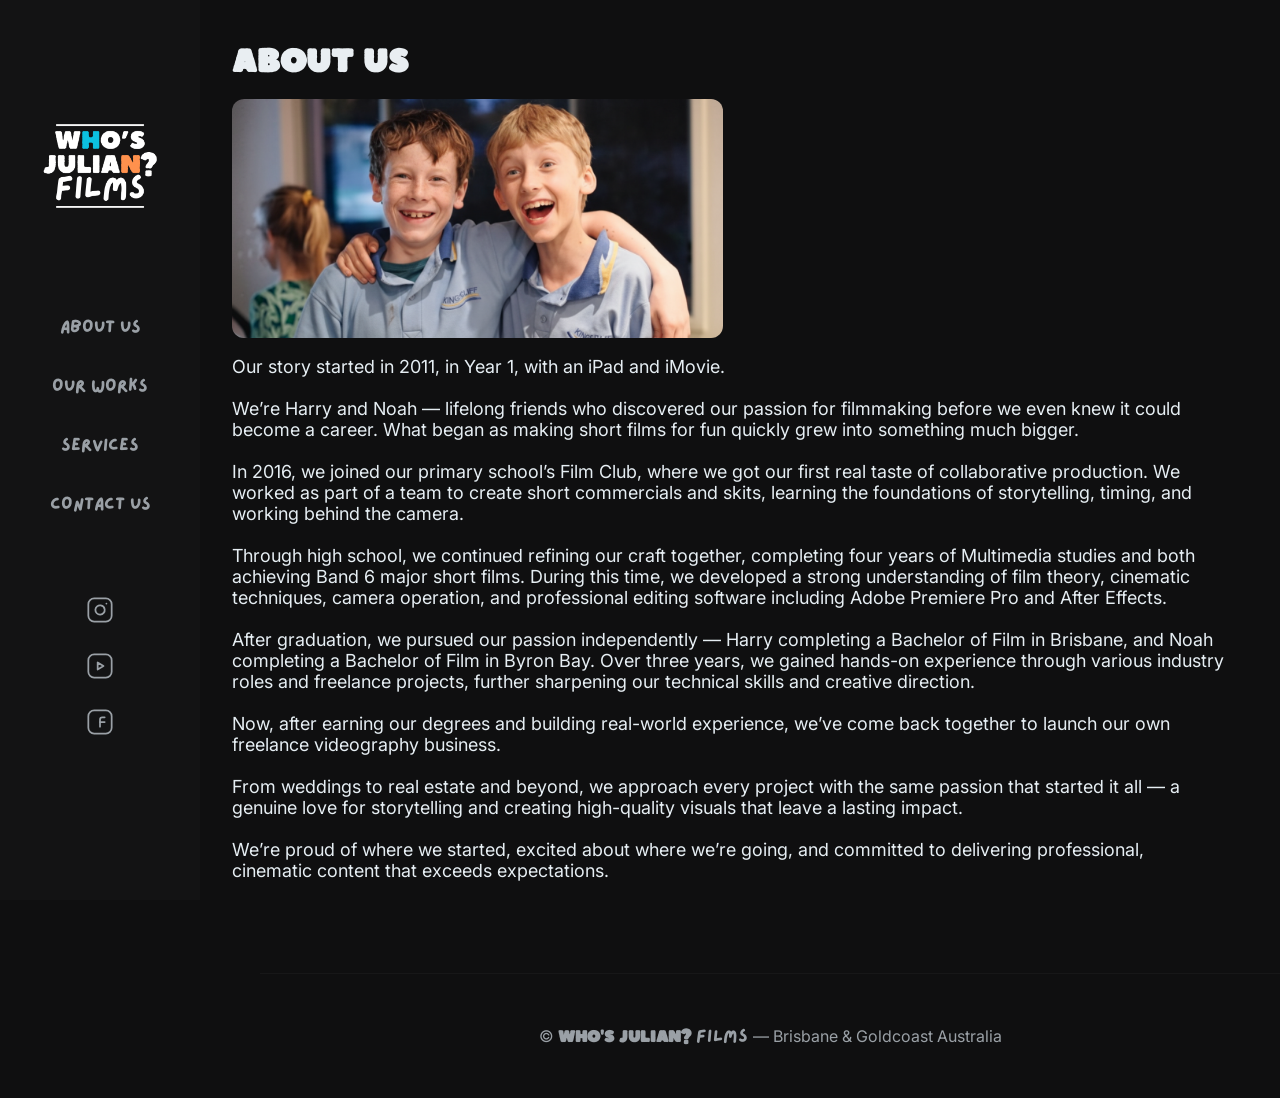
==== about.html @ dec45784 "files" ====
<!doctype html>
<html lang="en">
  <head>
    <meta charset="utf-8" />
    <meta name="viewport" content="width=device-width,initial-scale=1" />
    <title>About Us | Who's Julian? Films</title>
    <link href="https://fonts.googleapis.com/css2?family=Inter:wght@300;400;600;800&family=Playfair+Display:wght@600&display=swap" rel="stylesheet">
    <link rel="stylesheet" href="style.css">
  </head>
  <body>
    <aside id="sidebar">
      <div class="sidebar-segments">
        <div class="sidebar-logo-segment">
          <a href="index.html">
            <img src="Images/LOGO transparent.png" alt="Logo" class="logo-custom" />
          </a>
        </div>
        <div class="sidebar-nav-segment">
          <nav class="sidebar-nav-custom">
            <a href="about.html" data-section="about">ABOUT US</a>
            <a href="works.html" data-section="works">OUR WORKS</a>
            <a href="services.html" data-section="services">SERVICES</a>
            <a href="contact.html" class="cta" data-section="contact">CONTACT US</a>
          </nav>
        </div>
        <div class="sidebar-socials">
          <a href="https://www.instagram.com/whoisjulianfilms/" target="_blank" aria-label="Instagram">
            <svg width="28" height="28" viewBox="0 0 24 24" fill="none" stroke="currentColor" stroke-width="1.5" stroke-linecap="round" stroke-linejoin="round"><rect x="2" y="2" width="20" height="20" rx="5"/><path d="M16 11.37A4 4 0 1 1 12.63 8 4 4 0 0 1 16 11.37z"/><line x1="17.5" y1="6.5" x2="17.5" y2="6.5"/></svg>
          </a>
          <a href="https://www.youtube.com/@WhosJulianFilms" target="_blank" aria-label="YouTube">
            <svg width="28" height="28" viewBox="0 0 24 24" fill="none" stroke="currentColor" stroke-width="1.5" stroke-linecap="round" stroke-linejoin="round"><rect x="2" y="2" width="20" height="20" rx="5"/><polygon points="10 15 15 12 10 9 10 15"/></svg>
          </a>
          <a href="https://www.facebook.com/profile.php?id=61583416790067" target="_blank" aria-label="Facebook">
            <svg width="28" height="28" viewBox="0 0 24 24" fill="none" stroke="currentColor" stroke-width="1.5" stroke-linecap="round" stroke-linejoin="round"><rect x="2" y="2" width="20" height="20" rx="5"/><path d="M16 8h-2a2 2 0 0 0-2 2v2h4"/><line x1="12" y1="16" x2="12" y2="12"/></svg>
          </a>
        </div>
      </div>
    </aside>
    <main>
      <div class="works-container">
        <h1 class="works-title">About Us</h1>
        <div class="grid">
          <div class="grid-item wide" style="background-image:url('Images/harryandnoah.jpg');background-size:cover;background-position:center top;"></div>
        </div>
        <p class="lead">Our story started in 2011, in Year 1, with an iPad and iMovie.<br><br>
We’re Harry and Noah — lifelong friends who discovered our passion for filmmaking before we even knew it could become a career. What began as making short films for fun quickly grew into something much bigger.<br><br>
In 2016, we joined our primary school’s Film Club, where we got our first real taste of collaborative production. We worked as part of a team to create short commercials and skits, learning the foundations of storytelling, timing, and working behind the camera.<br><br>
Through high school, we continued refining our craft together, completing four years of Multimedia studies and both achieving Band 6 major short films. During this time, we developed a strong understanding of film theory, cinematic techniques, camera operation, and professional editing software including Adobe Premiere Pro and After Effects.<br><br>
After graduation, we pursued our passion independently — Harry completing a Bachelor of Film in Brisbane, and Noah completing a Bachelor of Film in Byron Bay. Over three years, we gained hands-on experience through various industry roles and freelance projects, further sharpening our technical skills and creative direction.<br><br>
Now, after earning our degrees and building real-world experience, we’ve come back together to launch our own freelance videography business.<br><br>
From weddings to real estate and beyond, we approach every project with the same passion that started it all — a genuine love for storytelling and creating high-quality visuals that leave a lasting impact.<br><br>
We’re proud of where we started, excited about where we’re going, and committed to delivering professional, cinematic content that exceeds expectations.</p>
      </div>
    </main>
    <footer class="site-footer">
      <div class="container">
          <p>© <strong>WHO'S JULIAN? <span class="brand-films">FILMS</span></strong> — Brisbane & Goldcoast Australia</p>
      </div>
    </footer>
  </body>
</html>
---- style.css ----
/* Custom Terms and Conditions dropdown icon: circle (closed), cross (open) */
.custom-terms-summary {
  display: flex;
  align-items: center;
  gap: 10px;
}
.custom-terms-icon {
  display: inline-block;
  width: 22px;
  height: 22px;
  border-radius: 50%;
  background: #fff;
  position: relative;
  transition: background 0.2s;
}
.custom-terms[open] .custom-terms-icon {
  background: none;
}
.custom-terms-icon::before,
.custom-terms-icon::after {
  content: '';
  position: absolute;
  left: 50%;
  top: 50%;
  width: 12px;
  height: 2.5px;
  background: #fff;
  border-radius: 2px;
  transition: transform 0.2s, opacity 0.2s;
}
.custom-terms-icon::before {
  transform: translate(-50%, -50%) rotate(0deg);
}
.custom-terms-icon::after {
  transform: translate(-50%, -50%) rotate(90deg);
}
.custom-terms[open] .custom-terms-icon::before {
  background: #fff;
  transform: translate(-50%, -50%) rotate(45deg);
}
.custom-terms[open] .custom-terms-icon::after {
  background: #fff;
  transform: translate(-50%, -50%) rotate(-45deg);
}
.custom-terms[open] .custom-terms-icon {
  border: 2.5px solid #fff;
}
/* Show only the appropriate terms box for each platform */
@media (max-width: 600px) {
  .terms-desktop { display: none !important; }
  .terms-mobile { display: block !important; }
}
@media (min-width: 601px) {
  .terms-desktop { display: block !important; }
  .terms-mobile { display: none !important; }
}
/* Terms and Conditions dropdown on contact page */
.terms-dropdown {
  margin: 18px 0 0 0;
  background: var(--section-dark-bg);
  border-radius: 8px;
  padding: 0 0 0 0;
  box-shadow: 0 2px 12px rgba(0,0,0,0.04);
}
.terms-title.lazydog {
  font-family: 'LazyDog' !important;
  color: #fff;
  font-size: 1.2em;
  font-weight: 700;
  letter-spacing: 0.5px;
  padding: 16px 18px;
  cursor: pointer;
  outline: none;
}
.terms-dropdown[open] .terms-title.lazydog {
  border-bottom: 1px solid var(--section-light-bg);
}
.terms-content {
  color: var(--muted);
  padding: 16px 18px 18px 18px;
  font-size: 1em;
}
/* Large grid item for contact page */
.contact-grid-item {
  background: var(--section-dark-bg);
  min-height: 220px;
  border-radius: 12px;
  margin-top: 24px;
  box-shadow: 0 2px 12px rgba(0,0,0,0.06);
}
/* Enquire now title on contact page */
.enquire-title.lazydog {
  font-family: 'LazyDog' !important;
  font-size: 1.7em;
  color: #fff;
  margin-top: 32px;
  margin-bottom: 18px;
  letter-spacing: 0.5px;
  font-weight: 700;
}
/* Services quote box under main title */
.services-quote-box {
  background: var(--section-light-bg);
  border-radius: 10px;
  padding: 16px 22px;
  margin: 18px 0 32px 0;
  text-align: left;
  font-size: 1.08em;
  color: var(--muted);
  max-width: 520px;
  box-shadow: 0 2px 12px rgba(0,0,0,0.04);
}
.services-quote-box .contact-link {
  color: #fff;
  font-weight: 600;
  text-decoration: underline;
  transition: color 0.18s;
}
.services-quote-box .contact-link:hover {
  color: var(--accent-blue);
}
.service-header.accent-purple {
  color: #a259e6 !important; /* A readable, vibrant purple */
}
.service-header.accent-green {
  color: #3ecf4a !important; /* A readable, vibrant green */
}
/* Service headers using LazyDog font */
.service-header.lazydog {
  font-family: 'LazyDog' !important;
  font-size: 2.1em;
  color: var(--accent-orange);
  margin-top: 38px;
  margin-bottom: 10px;
  letter-spacing: 0.5px;
  font-weight: 700;
}

.service-header.accent-blue {
  color: var(--accent-blue) !important;
}

.service-section {
  margin-bottom: 38px;
}

.service-details {
  min-height: 48px;
  background: var(--section-light-bg);
  border-radius: 8px;
  padding: 18px 18px 18px 18px;
  color: var(--muted);
  font-size: 1.08em;
}
/* =====================
   Desktop / Larger Screens
   ===================== */

:root{
  --bg:#0f0f10;
  --muted:#9aa0a6;
  --accent:#ffd166;
  --section-dark-bg: rgba(255,255,255,0.02);
  --section-light-bg: rgba(255,255,255,0.045);
  --accent-blue:#0cc0df;
  --accent-orange:#ff914d;
  --glass: rgba(255,255,255,0.06);
  --container:1200px;
}

*{box-sizing:border-box}
html{height:100%;overflow-y:auto;overflow-x:hidden}
body{min-height:100vh;overflow-x:hidden}
body{
  margin:0;
  font-family:Inter, system-ui, -apple-system, 'Segoe UI', Roboto, 'Helvetica Neue', Arial;
  background:var(--bg);
  color:#e9eef2;
  -webkit-font-smoothing:antialiased;
  -moz-osx-font-smoothing:grayscale;
  scroll-behavior:smooth;
}

.container{max-width:var(--container);margin:0 auto;padding:0 28px}

h1,h2,h3{margin:0;color:inherit;font-family:'BoulderLocal', 'Playfair Display', serif !important}

/* Local heading font (Boulder) */
@font-face{
  font-family: 'BoulderLocal';
  src: url('Fonts/Boulder-Regular.13ca443f4a8ae9874f248b11.7448865cf2ccd35af366eede31f28f13.woff2') format('woff2');
  font-weight: 400;
  font-style: normal;
  font-display: swap;
}

@font-face{
  font-family: 'LazyDog';
  src: url('Fonts/Lazydog.cbc654ce48ffa209e8b8698295c5d75d.fba574ef4dc01d71937608b6f764e2e7.woff2') format('woff2');
  font-weight: 400 800;
  font-style: normal;
  font-display: swap;
}

/* Sidebar layout: top third logo, middle third nav, bottom third socials */
.sidebar-nav-container {
  width: 100%;
  display: flex;
  justify-content: center;
  align-items: center;
  padding: 24px 0 0 0;
}

/* keep equal spacing around the central nav links */
.sidebar-segments {
  /* make segments a full-height column so we can distribute space between them */
  display: flex;
  flex-direction: column;
  height: 100%;
  justify-content: space-between;
  /* padding at top/bottom moves logo up and socials down equally */
  padding: 60px 0;
}

@media (max-width: 600px) {
  /* reduce the extra padding on narrow screens */
  .sidebar-segments {
    padding: 40px 0;
  }
}
.sidebar-nav-custom {
  display: flex;
  flex-direction: column;
  align-items: center;
  gap: 40px;
  width: 100%;
}

/* ensure the nav segment takes available space so the links can be centered vertically */
.sidebar-nav-segment {
  flex: 1;
  display: flex;
  flex-direction: column;
  justify-content: center;
}
.sidebar-nav-custom a {
  color: var(--muted);
  text-decoration: none;
  font-size: 18px;
  font-weight: 600;
  text-align: center;
  font-family: 'LazyDog', 'BoulderLocal', 'Playfair Display', serif;
  transition: transform 0.3s ease, box-shadow 0.3s ease, color 0.18s;
}
.sidebar-nav-custom a:hover {
  color: #fff;
  transform: scale(1.03);
  box-shadow: 0 10px 30px rgba(0,0,0,0.5);
  z-index: 2;
}
.sidebar-nav-custom .cta {
  background: none;
  border: none;
  padding: 0;
  color: var(--muted);
  font-size: 18px;
  font-weight: 600;
}

@media (max-width: 600px) {
  .sidebar-nav-container {
    padding: 8px 0 0 0;
    align-items: flex-start;
  }
  .sidebar-nav-custom {
    gap: 24px;
  }
  .sidebar-nav-custom a {
    font-size: 16px;
  }
}
.sidebar-logo-container {
  width: 100%;
  display: flex;
  justify-content: center;
  align-items: flex-start;
  padding: 32px 0 0 0;
}
.logo-custom {
  height: 140px;
  width: auto;
  display: block;
}

/* clickable logo hover animation */
.sidebar-logo-segment a img,
.sidebar-logo-container a img {
  transition: transform .28s ease, box-shadow .28s ease;
}
.sidebar-logo-segment a:hover img,
.sidebar-logo-container a:hover img {
  transform: scale(1.03);
  box-shadow:0 20px 40px rgba(2,6,23,0.6);
}

@media (max-width: 600px) {
  .sidebar-logo-container {
    padding: 0;
    align-items: center;
    justify-content: center;
    height: 100vh;
    display: flex;
  }
  .logo-custom {
    height: 90px;
    margin: auto;
  }
}
#sidebar {
  position: fixed;
  top: 0;
  left: 0;
  bottom: 0;
  width: 200px;
  background: var(--section-dark-bg);
  padding: 0;
  display: flex;
  flex-direction: column;
  align-items: center;
  justify-content: center;
  z-index: 100;
  min-height: 100vh;
  height: 100vh;
  box-sizing: border-box;
}
#sidebar .sidebar-section {
  width: 100%;
  display: flex;
  flex-direction: column;
  align-items: center;
  justify-content: center;
}
#sidebar .sidebar-logo {
  height: 140px;
  display: flex;
  align-items: flex-start;
  justify-content: center;
  width: 100%;
  padding: 32px 0 0 0;
}
#sidebar .sidebar-nav {
  display: flex;
  flex-direction: column;
  align-items: center;
  justify-content: center;
  gap: 40px;
  width: 100%;
  flex: 1;
}
#sidebar .sidebar-socials {
  display: flex;
  flex-direction: column;
  align-items: center;
  justify-content: flex-end;
  width: 100%;
  padding-bottom: 32px;
}

/* centered logo placeholder (styles defined below) */

/* Sidebar replacement for header */
#main-header{display:none;} /* hide old top header */
#sidebar{position:fixed;top:0;left:0;bottom:0;width:200px;background:var(--section-dark-bg);padding:36px 16px;display:flex;flex-direction:column;align-items:center;/* center children horizontally */z-index:100;}
#sidebar .brand{
  display:block;
  text-decoration:none;
  color:inherit;
  margin-bottom: 32px;
  text-align:center;
}
#sidebar .brand img{
  height:140px;
  display:block;
  opacity:1;
  transform:none;
  margin:0 auto;
  /* horizontal centering is handled by flex container */
}
#sidebar nav{display:flex;flex-direction:column;align-items:center;justify-content:space-between;gap:40px;width:100%;}
#sidebar nav a {
  color: var(--muted);
  text-decoration: none;
  font-size: 18px;
  font-weight: 600;
  text-align: center;
  font-family: 'LazyDog', 'BoulderLocal', 'Playfair Display', serif;
}
#sidebar nav a:hover{color:#fff;}
#sidebar .cta{
  margin-top: 0;
  background: none;
  border: none;
  padding: 0;
  color: var(--muted);
  font-size: 18px;
  font-weight: 600;
}
.sidebar-socials {
  display: flex;
  flex-direction: column;
  align-items: center;
  gap: 24px;
  margin-top: auto;
  margin-bottom: 32px;
  width: 100%;
}

/* Sidebar socials at bottom */
.sidebar-socials a svg {
  stroke: var(--muted);
  transition: stroke 0.18s;
}
.sidebar-socials a:hover svg {
  stroke: #fff;
}

/* add video-like hover animation to social icons */
.sidebar-socials a {
  transition: transform 0.3s ease, box-shadow 0.3s ease;
}
.sidebar-socials a:hover {
  transform: scale(1.03);
  box-shadow: 0 10px 30px rgba(0,0,0,0.5);
  z-index: 2;
}

/* retain previous header-inner styles for when header exists */
.header-inner{display:flex;align-items:center;justify-content:space-between;padding:12px 0;transition:padding .32s cubic-bezier(.2,.9,.3,1)}

/* Header: soft gradient panel with subtle blur to avoid a hard rectangle over content */
#main-header{
  position:fixed;top:0;left:0;right:0;z-index:60;
  background: linear-gradient(to bottom, rgba(8,8,9,0.08) 0%, rgba(8,8,9,0.06) 40%, rgba(8,8,9,0.02) 80%, rgba(8,8,9,0));
  -webkit-backdrop-filter: blur(6px) saturate(105%);
  backdrop-filter: blur(6px) saturate(105%);
  overflow:visible;
}

/* very subtle feather under the header to blend into the page */
#main-header::after{
  content:'';position:absolute;left:0;right:0;bottom:-1px;height:16px;pointer-events:none;z-index:61;
  background: linear-gradient(to bottom, rgba(8,8,9,0.12), rgba(8,8,9,0.06) 50%, rgba(8,8,9,0));
}
.brand{display:flex;align-items:center;gap:12px;text-decoration:none;color:inherit}
.logo{height:44px;display:block}
.brand-text{font-weight:700;letter-spacing:0.2px;font-family:'BoulderLocal', 'Playfair Display', serif;font-size:18px}
.brand-text span{display:inline-block}
.accent-blue{color:var(--accent-blue)}
.accent-orange{color:var(--accent-orange)}
.brand-films{font-family:'LazyDog', 'BoulderLocal', serif;letter-spacing:0.6px;font-size:18px}

.nav a{color:var(--muted);text-decoration:none;margin-left:22px;font-weight:600;transition:color .18s ease}
.nav a:hover{color:#fff}
.nav .cta{background:transparent;border:1px solid rgba(255,255,255,0.06);padding:8px 12px;border-radius:6px;color:#fff}

/* removed height-based small-logo resize to avoid layout jitter */
#main-header.shrink .header-inner{padding:10px 0}

/* Centered large logo at top that shrinks into the header */

.logo-center{position:fixed;left:50%;top:72px;transform:translateX(-50%);z-index:220;pointer-events:none;transform-origin:center center;will-change:transform,opacity;transition:transform .42s cubic-bezier(.2,.9,.3,1),opacity .32s ease}
.logo-lg{height:220px;display:block;transform-origin:center center;transition:transform .42s cubic-bezier(.2,.9,.3,1),opacity .32s ease}
.logo-sm{height:44px;display:block;opacity:0;transform:translateY(-6px) scale(.92);transition:opacity .32s ease,transform .32s cubic-bezier(.2,.9,.3,1);will-change:transform,opacity}

/* When header shrinks, show the small logo and hide/move the centered large logo */
#main-header.shrink ~ main .logo-center,
#main-header.shrink + main .logo-center,
#main-header.shrink .logo-center{
  opacity:0;transform:translateX(-50%) translateY(-22px) scale(.72);
}

#main-header.shrink .logo-sm{transform:translateY(0) scale(1);opacity:1}

/* keep header small logo hidden by default; JS will reveal it when big logo moves */
.brand .logo-sm{opacity:0;transform:translateY(-6px) scale(.92);transition:opacity .32s ease,transform .32s cubic-bezier(.2,.9,.3,1);will-change:transform,opacity}

/* ensure hero sits below the large logo (handled in main .hero rule below) */

/* Hero */
.hero{padding:320px 0 80px;background:linear-gradient(180deg, rgba(255,255,255,0.02), transparent)}
.hero-inner{text-align:center;max-width:920px;margin:0 auto}

/* Uniform section spacing: ensure consistent gaps between site sections */
.section{padding:80px 0}
.hero-title{font-family:'Playfair Display',serif;font-size:44px;line-height:1.02;margin-bottom:18px;color:#fff}
.hero-sub{color:var(--muted);font-size:18px;margin-bottom:26px}
.hero-cta .button{margin:0 8px}

/* Repeated tail on hero title: show as single long line on wide screens, wrap on small screens */
.hero-title .hero-loop{white-space:nowrap;display:inline-block;margin-left:8px;opacity:0.95}
/* Phone/mobile layout removed for fresh start */

/* Buttons */
.button{display:inline-block;background:#fff;color:#0b0b0b;padding:12px 18px;border-radius:8px;font-weight:700;text-decoration:none;transition:transform .16s ease,box-shadow .16s ease}
.button:hover{transform:translateY(-3px);box-shadow:0 8px 30px rgba(0,0,0,0.45)}
.button.ghost{background:transparent;color:#fff;border:1px solid rgba(255,255,255,0.06)}

/* Sections */
.section-light{background:var(--section-light-bg)}
.section-dark{background:var(--section-dark-bg)}
.section-title{font-size:20px;font-weight:700;margin-bottom:12px}
.muted{color:var(--muted);margin-bottom:20px}

/* Cards */
.cards{display:grid;grid-template-columns:repeat(auto-fit,minmax(220px,1fr));gap:18px;margin-top:22px}
.card{background:var(--glass);padding:20px;border-radius:12px;backdrop-filter:blur(6px);min-height:130px}
.card h3{font-size:16px;margin-bottom:8px}
.card p{color:var(--muted);font-size:14px}

/* Rates */
.rates-grid{display:grid;grid-template-columns:repeat(auto-fit,minmax(220px,1fr));gap:18px;margin-top:22px}
.rate-card{background:linear-gradient(180deg, rgba(255,255,255,0.03), transparent);padding:22px;border-radius:12px;min-height:140px}
.rate-card h3{font-size:16px;margin-bottom:8px}
.rate-card .rate-price{font-size:20px;font-weight:800;color:var(--accent);margin-top:12px}


/* Portfolio grid */
.grid{display:grid;grid-template-columns:repeat(auto-fit,minmax(200px,1fr));gap:14px;margin-top:20px}
.thumb{display:block;height:220px;border-radius:12px;background-color:#111;background-size:cover;background-position:center;box-shadow:inset 0 0 0 1px rgba(255,255,255,0.02);transition:transform .28s ease,box-shadow .28s ease}
.thumb[style]{background-image:var(--bg)}
.thumb:hover{transform:translateY(-8px);box-shadow:0 20px 40px rgba(2,6,23,0.6)}

/* Gallery grid used in new layout */
.grid{display:grid;grid-template-columns:repeat(auto-fill,minmax(220px,1fr));gap:14px;margin-top:20px;}
.grid-item{position:relative;background:#111;border-radius:12px;cursor:pointer;transition:transform .3s ease,box-shadow .3s ease;aspect-ratio:1/1;}
.grid-item:hover{transform:scale(1.03);box-shadow:0 10px 30px rgba(0,0,0,0.5);}
.grid-label {
  position: absolute;
  top: 50%;
  left: 50%;
  transform: translate(-50%, -50%);
  color: #fff;
  font-weight: 700;
  text-shadow: 0 0 6px rgba(0,0,0,0.8), 0 2px 8px rgba(0,0,0,0.45), 0 0 2px #000, 1px 1px 0 #000, -1px -1px 0 #000;
  font-family: 'BoulderLocal', 'Playfair Display', serif;
  font-size: 1.5em;
  text-align: center;
  pointer-events: none;
}
/* shape helpers */
.grid-item.wide{grid-column: span 2;aspect-ratio:2/0.973;} /* two squares side by side */
.grid-item.tall{grid-row: span 2;aspect-ratio:1/2.055;} /* two squares stacked */
.grid-item.large{grid-column: span 2;grid-row: span 2;aspect-ratio:2/2;} /* big square (2x2) */

/* keep existing video grid styles for reuse if needed */
.video-grid{display:grid;grid-template-columns:repeat(auto-fit,minmax(280px,1fr));gap:20px;margin-top:20px;align-items:start}
.video-card{background:transparent;border-radius:12px;overflow:visible;position:relative;transition:transform .28s cubic-bezier(.2,.9,.3,1),box-shadow .28s ease;will-change:transform}
.video-wrapper{position:relative;padding-top:56.25%;background:#000;border-radius:12px;box-shadow:inset 0 0 0 1px rgba(255,255,255,0.02);overflow:hidden}
.video-wrapper iframe{position:absolute;left:0;top:0;width:100%;height:100%;border:0;transition:transform .28s ease}
.video-overlay{position:absolute;inset:0;display:flex;flex-direction:column;align-items:center;justify-content:center;pointer-events:none;color:#fff;text-align:center}
.video-overlay .play{display:none !important}
.video-overlay .play:before{display:none !important;content:''}
.video-overlay .video-title{margin-top:10px;background:rgba(0,0,0,0.45);padding:6px 10px;border-radius:6px;font-size:13px;color:var(--muted)}
.video-card:hover{transform:translateY(-6px);box-shadow:0 20px 40px rgba(2,6,23,0.6)}
.video-card:hover .video-wrapper iframe{transform:scale(1.03)}


/* About */
.about-inner{display:grid;grid-template-columns:1fr 1fr;gap:28px;align-items:start;margin-top:18px;}
.lead{font-size:18px;color:#e6eef3;margin-bottom:12px}
.about-image{border-radius:12px;/* right column for photos, height determined by its contents */
  overflow:hidden; /* crop any oversized photo */
}

.about-image img{
  width:100%;
  height:auto;
  display:block;
  object-fit:cover;
  border-radius:12px;
  /* enlarge slightly by default */
  .about-container {
    margin-left: 125px; /* Sidebar width for mobile */
    padding: 20px 18px 20px 12px; /* Add extra right padding */
    max-width: 100vw;
    box-sizing: border-box;
  }
}

/* Contact */
.contact-grid{display:grid;grid-template-columns:1fr 420px;gap:28px;align-items:start;margin-top:18px}
.contact-form label{display:block;margin-bottom:12px}
.contact-form input,.contact-form textarea{width:100%;padding:10px;border-radius:8px;border:1px solid rgba(255,255,255,0.04);background:transparent;color:inherit}

.vis{position:absolute!important;clip:rect(1px,1px,1px,1px);padding:0!important;border:0!important;height:1px!important;width:1px!important;overflow:hidden}

/* Footer */
.site-footer{padding:36px 0;text-align:center;border-top:1px solid rgba(255,255,255,0.03);margin-top:40px;color:var(--muted);margin-left:260px}
.site-footer strong{font-weight:700;font-family:'BoulderLocal', 'Playfair Display', serif}

@media (max-width: 600px) {
  .site-footer {
    margin-left: 0 !important;
    width: 100vw;
    box-sizing: border-box;
  }
}

/* grid container offset to avoid sidebar */
.grid-container{margin-left:200px;padding:40px 20px;}

/* overlay for section zoom/content */
#section-overlay{position:fixed;inset:0;background:rgba(0,0,0,0.95);visibility:hidden;opacity:0;transform:scale(0);transition:transform .4s ease,opacity .4s ease,visibility .4s;z-index:200;}
#section-overlay.active{visibility:visible;opacity:1;transform:scale(1);}
#section-overlay .overlay-inner{position:absolute;top:50%;left:50%;transform:translate(-50%,-50%);max-width:90vw;max-height:90vh;overflow-y:auto;padding:40px;background:var(--section-light-bg);border-radius:12px;}
#section-overlay .close{position:absolute;top:16px;right:16px;font-size:24px;color:#fff;background:transparent;border:none;cursor:pointer;}

/* =====================
   Mobile / Smaller Screens (max-width: 600px)
   Index Page (index.html)
   ===================== */
@media (max-width: 600px) {
  /* Home Page (index.html) styles */
  .grid {
    display: grid;
    grid-template-columns: repeat(2, 1fr);
    gap: 8px;
  }
  .grid-container {
    margin-left: 125px;      /* Aligns grid to the left edge */
    margin-right: 0;     /* Aligns grid to the right edge */
    padding: 8px 8px;    /* Adjust padding as needed */
    width: 70vw;        /* Full viewport width */
    box-sizing: border-box;
    /* Add more properties as needed */
  }
  .grid-item {
    aspect-ratio: 1 / 1 !important;
    grid-column: span 1 !important;
    grid-row: span 1 !important;
    min-width: 0;
    min-height: 80px;
    border-radius: 12px;
    overflow: hidden;
  }
  .grid-item.tall {
    aspect-ratio: 1 / 2 !important;
    grid-column: span 1 !important;
    grid-row: span 2 !important;
    min-width: 0;
    min-height: 80px;
    border-radius: 12px;
    overflow: hidden;
  }
  .grid-item.wide {
    aspect-ratio: 2 / 1 !important;
    grid-column: span 2 !important;
    grid-row: span 1 !important;
    min-width: 0;
    min-height: 80px;
    border-radius: 12px;
    overflow: hidden;
  }
  .grid-item.large {
    aspect-ratio: 1 / 1 !important;
    grid-column: span 2 !important;
    grid-row: span 2 !important;
    min-width: 0;
    min-height: 80px;
    border-radius: 12px;
    overflow: hidden;
  }
  .grid-item img {
    width: 100%;
    height: 100%;
    object-fit: cover;
    display: block;
    border-radius: 12px;
  }
  .grid-label {
    font-size: 13px;
    left: 70px;
    bottom: 40px;
  }
  #sidebar {
    position: fixed !important;
    left: 0;
    top: 0;
    bottom: 0;
    width: 125px;
    padding: 20px 8px;
    background: var(--section-dark-bg);
    z-index: 100;
    height: 100vh !important;
  }
}


/* =====================
   Desktop / Larger Screens
   Services Page (services.html)
   ===================== */
.services-container {
  margin-left: 200px; /* Sidebar width */
  padding: 0 32px;
  max-width: 900px;
  box-sizing: border-box;
  margin-top: 0;
}

/* =====================
   Mobile / Smaller Screens (max-width: 600px)
   Services Page (services.html)
   ===================== */
@media (max-width: 600px) {
  .services-container {
      margin-left: 125px; /* Sidebar width for mobile */
      padding: 20px 18px 20px 12px; /* Add extra right padding */
      max-width: 100vw;
      box-sizing: border-box;
      margin-top: 0;
    }
}

/* =====================
   Desktop / Larger Screens
   Contact Page (contact.html)
   ===================== */
.contact-container {
  margin-left: 200px; /* Sidebar width */
  padding: 40px 32px;
  max-width: 900px;
  box-sizing: border-box;
}

/* =====================
   Mobile / Smaller Screens (max-width: 600px)
   Contact Page (contact.html)
   ===================== */
@media (max-width: 600px) {
  .contact-container {
    margin-left: 125px; /* Sidebar width for mobile */
    padding: 20px 12px;
    max-width: 100vw;
    box-sizing: border-box;
  }
}

/* =====================
   Desktop / Larger Screens
   About Us Page (about.html)
   ===================== */
.about-container {
  margin-left: 200px; /* Sidebar width */
  padding: 40px 32px;
  max-width: 900px;
  box-sizing: border-box;
}

/* =====================
   Mobile / Smaller Screens (max-width: 600px)
   About Us Page (about.html)
   ===================== */
@media (max-width: 600px) {
  .about-container {
  margin-left: 125px; /* Sidebar width for mobile */
  padding: 12px 12px;
  max-width: 100vw;
  box-sizing: border-box;
}
}

/* =====================
   Desktop / Larger Screens
   Our Works Page (works.html)
   ===================== */
.works-container {
  margin-left: 200px; /* Sidebar width */
  padding: 40px 32px;
  width: calc(100vw - 220px); /* Full-page width excluding sidebar + some padding */
  max-width: none;
  box-sizing: border-box;
}

/* =====================
   Mobile / Smaller Screens (max-width: 600px)
   Our Works Page (works.html)
   ===================== */
@media (max-width: 600px) {
  .works-container {
    margin-left: 125px; /* Sidebar width for mobile */
    padding: 20px 12px;
    width: auto;
    max-width: 100vw;
    box-sizing: border-box;
  }
}

/* Services container h2, h3 */
.services-container h2, .services-container h3 {
  font-family: 'LazyDog', 'BoulderLocal', 'Playfair Display', serif !important;
}

/* Contact page link colors */
.contact-container a {
  color: #4ecbff !important; /* Lighter blue for better contrast */
  text-decoration: underline;
  transition: color 0.2s;
}
.contact-container a:hover {
  color: #82e0ff !important; /* Even lighter blue on hover */
}

/* Contact info labels */
.contact-info strong {
  font-family: 'LazyDog', 'BoulderLocal', 'Playfair Display', serif !important;
  font-weight: 600;
  letter-spacing: 0.5px;
}

/* Prevent scrolling past the footer on mobile */
@media (max-width: 600px) {
  html, body {
    height: 100vh !important;
    min-height: 100vh !important;
    overflow-y: auto;
    overscroll-behavior-y: contain;
  }
  main {
    min-height: calc(100vh - 80px); /* Adjust 80px to your footer height */
    box-sizing: border-box;
  }
  .site-footer {
    position: relative;
    bottom: 0;
    width: 100%;
    margin-bottom: 0;
  }
}

/* Style Harry and Noah's names in the contact info with the LazyDog font */
.contact-name {
  font-family: 'LazyDog', 'BoulderLocal', 'Playfair Display', serif !important;
  font-weight: 600;
  letter-spacing: 0.5px;
  margin-right: 4px;
}

/* Smooth hover animation for YouTube videos on the works page */
.works-videos {
  width: 100%;
  max-width: 1200px;
  margin: 0 auto 32px auto;
  display: grid;
  grid-template-columns: repeat(2, minmax(0, 1fr));
  gap: 16px;
}

.works-video-item {
  position: relative;
}

.video-label {
  position: absolute;
  top: -14px;
  left: 12px;
  background: var(--section-dark-bg);
  color: #fff;
  border-radius: 999px;
  width: 28px;
  height: 28px;
  display: flex;
  align-items: center;
  justify-content: center;
  font-weight: 700;
  font-size: 0.85rem;
  box-shadow: 0 2px 8px rgba(0,0,0,0.35);
  z-index: 10;
}

.works-videos iframe {
  width: 100%;
  height: auto;
  aspect-ratio: 16 / 9;
  border-radius: 12px;
  transition: transform 0.3s ease, box-shadow 0.3s ease;
  box-shadow: 0 2px 16px rgba(0,0,0,0.10);
}
.works-videos iframe:hover {
  transform: scale(1.03);
  box-shadow: 0 10px 30px rgba(0,0,0,0.5);
  z-index: 2;
}

@media (max-width: 900px) {
  .works-videos {
    display: grid;
    grid-template-columns: 1fr;
  }
}
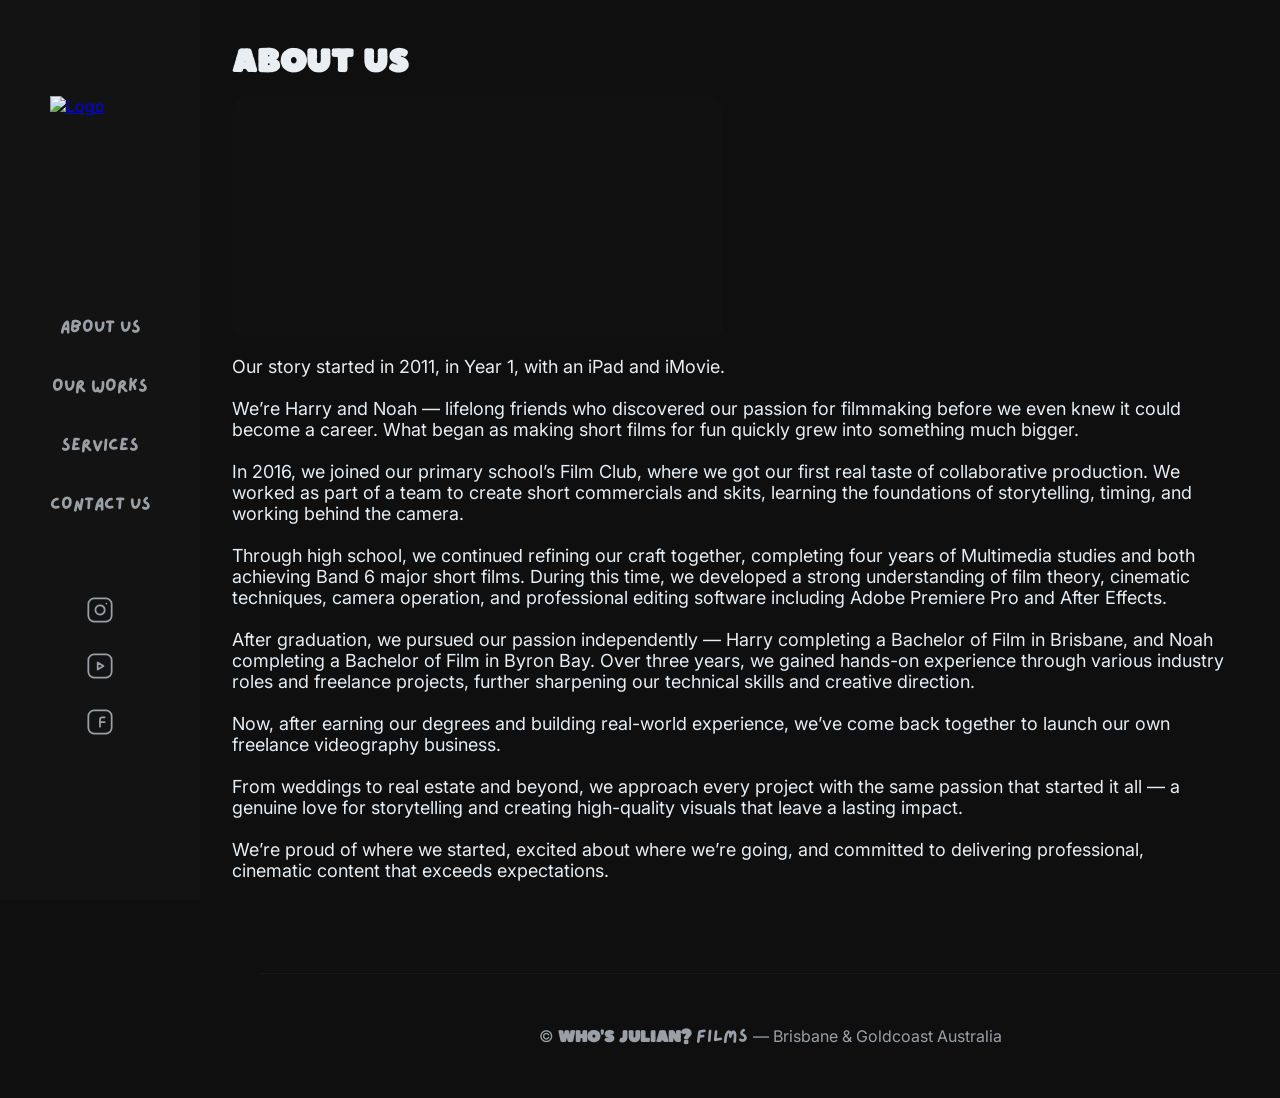
==== commit 0d4e01ba: "Convert images from .pdf and .jpeg to .avif for faster website loading (6a3378172f463beb197d8747)" ====
--- a/about.html
+++ b/about.html
@@ -12,7 +12,7 @@
       <div class="sidebar-segments">
         <div class="sidebar-logo-segment">
           <a href="index.html">
-            <img src="Images/LOGO transparent.png" alt="Logo" class="logo-custom" />
+            <img src="/.netlify/images?url=/Images/LOGO%20transparent.png&fm=avif" alt="Logo" class="logo-custom" />
           </a>
         </div>
         <div class="sidebar-nav-segment">
@@ -40,7 +40,7 @@
       <div class="works-container">
         <h1 class="works-title">About Us</h1>
         <div class="grid">
-          <div class="grid-item wide" style="background-image:url('Images/harryandnoah.jpg');background-size:cover;background-position:center top;"></div>
+          <div class="grid-item wide" style="background-image:url('/.netlify/images?url=/Images/harryandnoah.jpg&fm=avif');background-size:cover;background-position:center top;"></div>
         </div>
         <p class="lead">Our story started in 2011, in Year 1, with an iPad and iMovie.<br><br>
 We’re Harry and Noah — lifelong friends who discovered our passion for filmmaking before we even knew it could become a career. What began as making short films for fun quickly grew into something much bigger.<br><br>
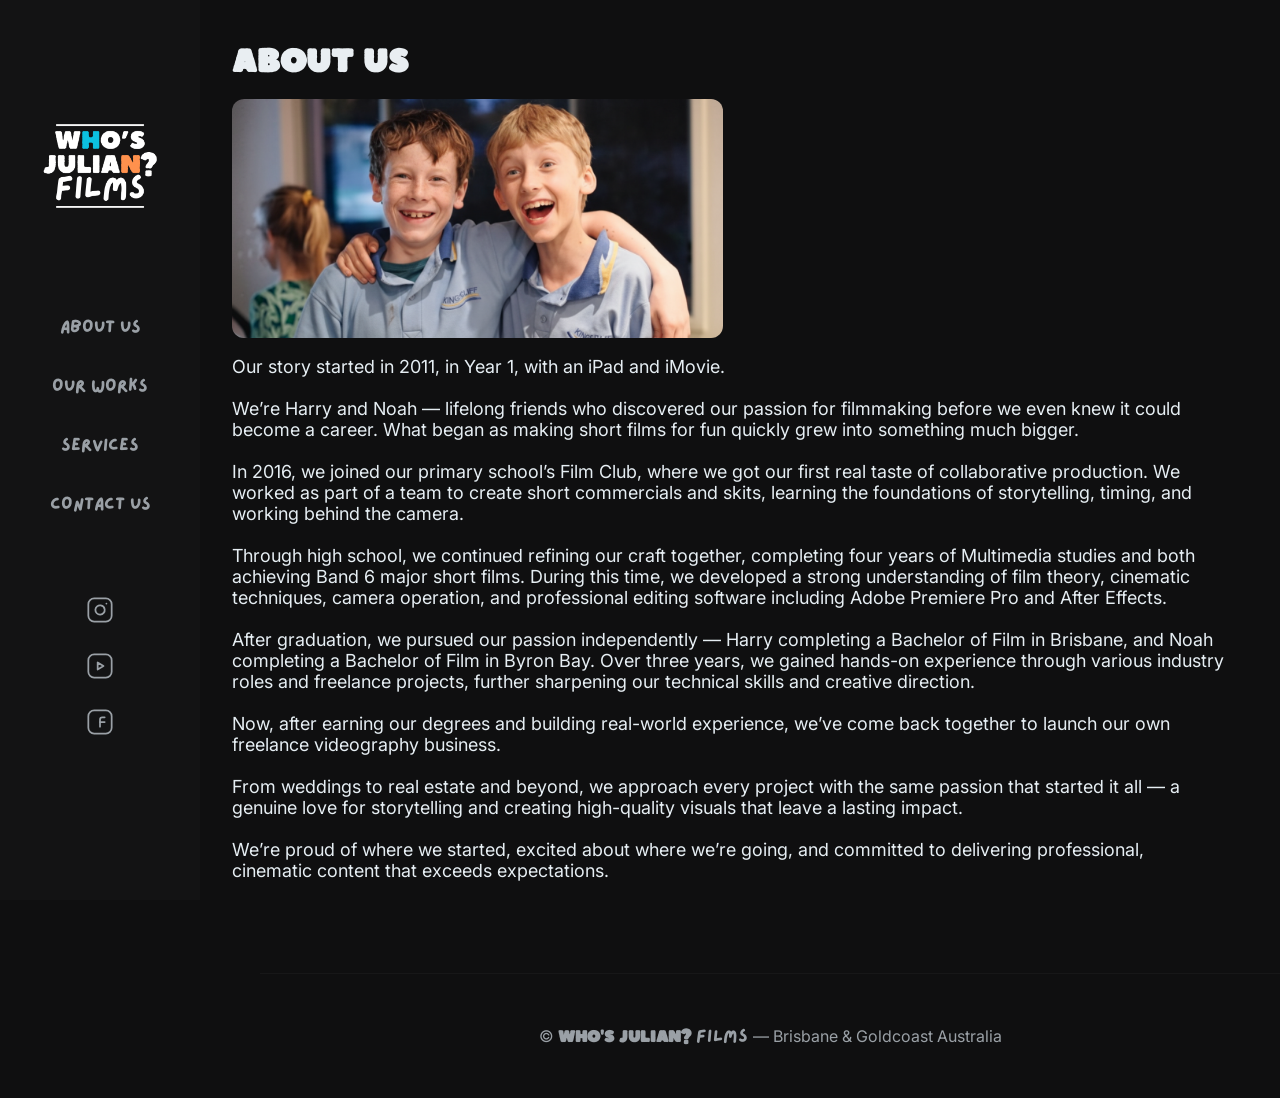
==== commit 17e53481: "Revert "Convert images from .pdf and .jpeg to .avif for faster website loading"" ====
--- a/about.html
+++ b/about.html
@@ -12,7 +12,7 @@
       <div class="sidebar-segments">
         <div class="sidebar-logo-segment">
           <a href="index.html">
-            <img src="/.netlify/images?url=/Images/LOGO%20transparent.png&fm=avif" alt="Logo" class="logo-custom" />
+            <img src="Images/LOGO transparent.png" alt="Logo" class="logo-custom" />
           </a>
         </div>
         <div class="sidebar-nav-segment">
@@ -40,7 +40,7 @@
       <div class="works-container">
         <h1 class="works-title">About Us</h1>
         <div class="grid">
-          <div class="grid-item wide" style="background-image:url('/.netlify/images?url=/Images/harryandnoah.jpg&fm=avif');background-size:cover;background-position:center top;"></div>
+          <div class="grid-item wide" style="background-image:url('Images/harryandnoah.jpg');background-size:cover;background-position:center top;"></div>
         </div>
         <p class="lead">Our story started in 2011, in Year 1, with an iPad and iMovie.<br><br>
 We’re Harry and Noah — lifelong friends who discovered our passion for filmmaking before we even knew it could become a career. What began as making short films for fun quickly grew into something much bigger.<br><br>
--- a/style.css
+++ b/style.css
@@ -592,6 +592,35 @@
 .contact-form label{display:block;margin-bottom:12px}
 .contact-form input,.contact-form textarea{width:100%;padding:10px;border-radius:8px;border:1px solid rgba(255,255,255,0.04);background:transparent;color:inherit}
 
+/* Client Project Form */
+.client-project-form .form-section{background:var(--section-light-bg);border-radius:10px;padding:20px 22px;margin-bottom:14px}
+.form-section-header.lazydog{font-family:'LazyDog' !important;font-size:1.35em;color:var(--accent-orange);font-weight:700;margin:0 0 14px 0;padding-bottom:10px;border-bottom:1px solid rgba(255,255,255,0.07)}
+.form-row-two{display:grid;grid-template-columns:1fr 1fr;gap:12px}
+@media (max-width:600px){.form-row-two{grid-template-columns:1fr}}
+.form-check-row{display:flex;align-items:center;justify-content:space-between;padding:9px 0;border-bottom:1px solid rgba(255,255,255,0.05)}
+.form-check-row:last-of-type{border-bottom:none}
+.form-check-label{display:flex !important;align-items:center;gap:10px;cursor:pointer;font-size:1em;color:#e9eef2;flex:1;margin-bottom:0 !important}
+.form-check-label input[type="checkbox"]{width:18px !important;height:18px !important;flex-shrink:0;cursor:pointer;accent-color:var(--accent-orange)}
+.form-price{color:var(--accent-orange);font-weight:600;font-size:0.88em;white-space:nowrap;margin-left:14px}
+.form-additional-hours{display:none;padding-top:10px}
+.approval-check-row{justify-content:flex-start}
+.approval-check-row .form-check-label em{font-style:italic;color:var(--muted)}
+.bot-field-wrapper{display:none}
+.form-submit-row{margin-top:20px}
+
+/* Confirmation Modal */
+.confirm-modal-overlay{position:fixed;inset:0;background:rgba(0,0,0,0.78);z-index:9999;display:none;align-items:center;justify-content:center;padding:16px}
+.confirm-modal-overlay.active{display:flex}
+.confirm-modal{background:#1b1b1d;border:1px solid rgba(255,255,255,0.1);border-radius:14px;padding:32px;max-width:440px;width:100%;box-shadow:0 28px 70px rgba(0,0,0,0.65)}
+.confirm-modal h3{font-family:'BoulderLocal','Playfair Display',serif !important;color:#fff;font-size:1.55em;margin:0 0 12px}
+.confirm-modal p{color:var(--muted);margin:0 0 26px;line-height:1.65}
+.confirm-modal-actions{display:flex;gap:12px;justify-content:flex-end}
+
+/* Form success state */
+.form-success{background:var(--section-light-bg);border-radius:10px;padding:36px;text-align:center}
+.form-success h3{font-family:'BoulderLocal','Playfair Display',serif !important;color:#3ecf4a;font-size:1.8em;margin:0 0 12px}
+.form-success p{color:var(--muted);line-height:1.65;margin:0}
+
 .vis{position:absolute!important;clip:rect(1px,1px,1px,1px);padding:0!important;border:0!important;height:1px!important;width:1px!important;overflow:hidden}
 
 /* Footer */
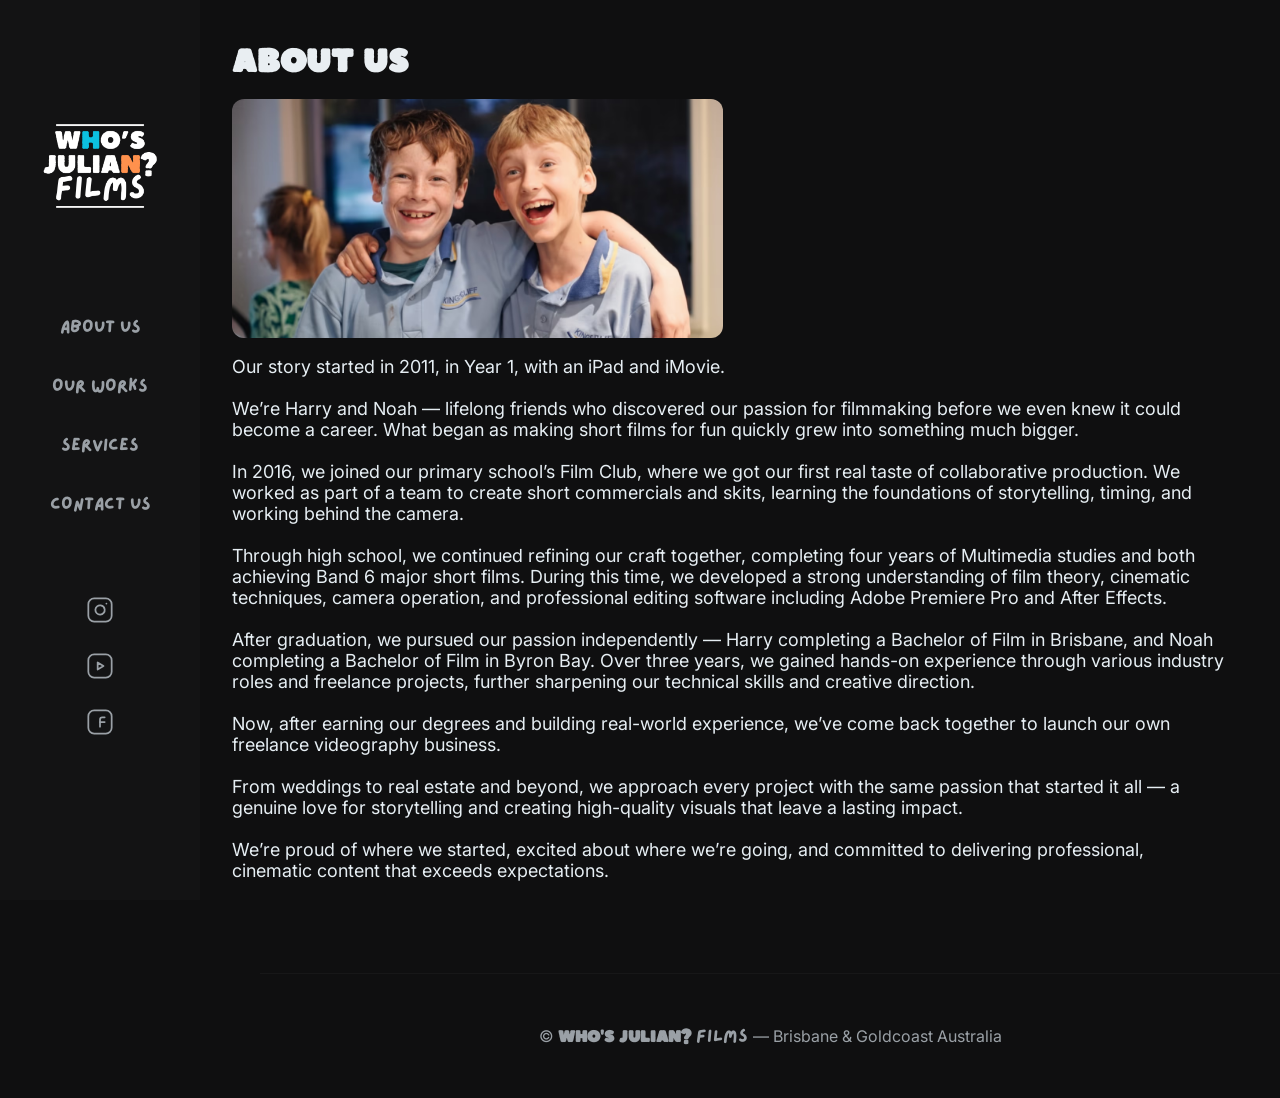
==== commit 1bd632b8: "Implement AVIF images on Netlify without using image transform URLs or plugins (6a3501d49f7e9b897ff2" ====
--- a/about.html
+++ b/about.html
@@ -57,5 +57,64 @@
           <p>© <strong>WHO'S JULIAN? <span class="brand-films">FILMS</span></strong> — Brisbane & Goldcoast Australia</p>
       </div>
     </footer>
+    <script>
+      // Progressive AVIF enhancement for grid tiles.
+      // Direct static paths only — no Netlify image transforms, no rewrites.
+      // A tile's background is swapped to an .avif sibling ONLY when the browser
+      // supports AVIF AND the .avif file actually loads (200). If AVIF is
+      // unsupported or the file is missing, the original png/jpg/jpeg/heic is
+      // left untouched, so layout and styling never break.
+      document.addEventListener('DOMContentLoaded', function () {
+        // Feature-detect AVIF decode support with a tiny 1x1 AVIF.
+        var probe = new Image();
+        probe.onload = probe.onerror = function () {
+          if (probe.width > 0 && probe.height > 0) swapGridBackgrounds();
+        };
+        probe.src = '[data-uri]';
+
+        function swapGridBackgrounds() {
+          var tiles = document.querySelectorAll('.grid-item[style*="background-image"]');
+          tiles.forEach(function (el) {
+            // Work only from this tile's own inline background-image. el.style
+            // .backgroundImage holds just the image layer, so reading and
+            // re-assigning it never touches background-size, background-position,
+            // or any other declared style — and anchor tiles
+            // (<a class="grid-item">) behave the same as div tiles.
+            var bg = el.style.backgroundImage;
+            // Guard: skip empty, null, or non-image ("none") backgrounds.
+            if (!bg || bg === 'none') return;
+            // Pull the path out of url(...) safely: tolerate single/double/no
+            // quotes and whitespace, and require at least one real character so
+            // an empty url() can never match.
+            var match = bg.match(/url\(\s*(['"]?)([^'")]+)\1\s*\)/i);
+            if (!match) return;
+            var path = match[2].trim();
+            // Guard: never act on a corrupted value. Reject empty paths and any
+            // string carrying the Unicode replacement character (U+FFFD) or
+            // control bytes — the exact class of value that produced the
+            // /%EF%BF%BD request.
+            if (!path || /[\uFFFD\u0000-\u001F]/.test(path)) return;
+            // Only upgrade raster sources that may ship an .avif sibling.
+            if (!/\.(png|jpe?g|heic)$/i.test(path)) return;
+            // Build the sibling path by swapping only the extension.
+            var avifPath = path.replace(/\.(png|jpe?g|heic)$/i, '.avif');
+
+            // Preflight: swap only after the .avif is confirmed to both load
+            // (no 404) and decode to real pixels. On any failure the authored
+            // jpg/png style is left exactly as-is, so a tile can never be blanked.
+            var test = new Image();
+            test.onload = function () {
+              if (!test.naturalWidth || !test.naturalHeight) return;
+              // Write back a freshly built, well-formed url() rather than string-
+              // replacing inside the original value, so a malformed or partial
+              // URL can never be assigned.
+              el.style.backgroundImage = 'url("' + avifPath + '")';
+            };
+            test.onerror = function () { /* keep original jpg/png as fallback */ };
+            test.src = avifPath;
+          });
+        }
+      });
+    </script>
   </body>
 </html>
--- a/style.css
+++ b/style.css
@@ -534,6 +534,8 @@
 .grid{display:grid;grid-template-columns:repeat(auto-fill,minmax(220px,1fr));gap:14px;margin-top:20px;}
 .grid-item{position:relative;background:#111;border-radius:12px;cursor:pointer;transition:transform .3s ease,box-shadow .3s ease;aspect-ratio:1/1;}
 .grid-item:hover{transform:scale(1.03);box-shadow:0 10px 30px rgba(0,0,0,0.5);}
+/* Labelled selection tiles act as links — show a pointer cursor explicitly. */
+.grid-item[data-link]{cursor:pointer;}
 .grid-label {
   position: absolute;
   top: 50%;
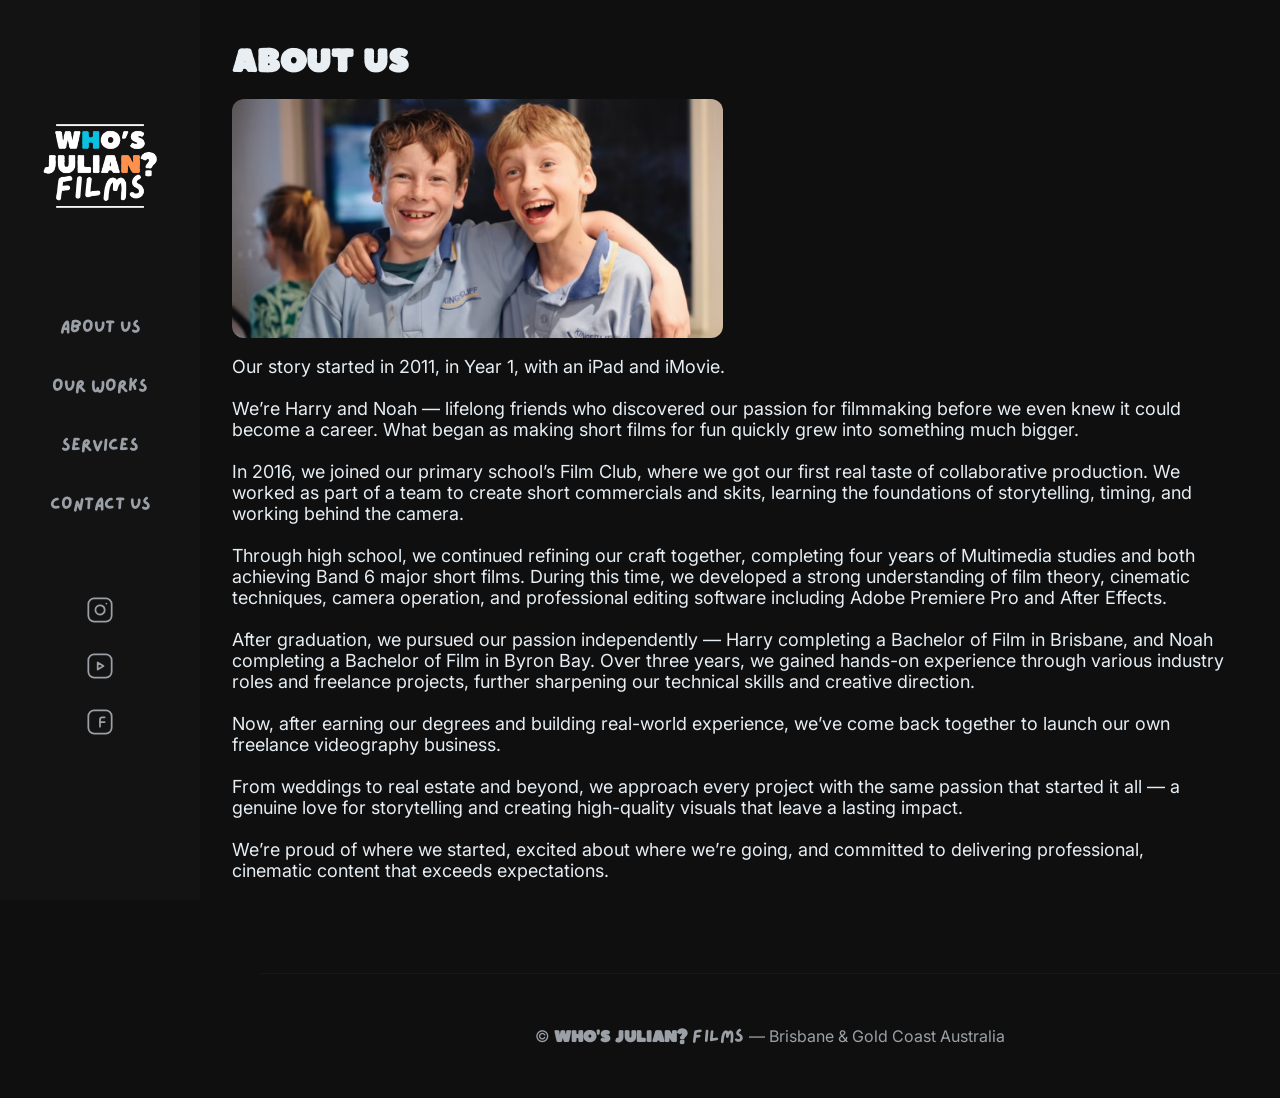
==== commit 2f112ad2: "Update services page with PDF content using specified fonts for headers (6a39f03c6c17658e472d2096)" ====
--- a/about.html
+++ b/about.html
@@ -54,7 +54,7 @@
     </main>
     <footer class="site-footer">
       <div class="container">
-          <p>© <strong>WHO'S JULIAN? <span class="brand-films">FILMS</span></strong> — Brisbane & Goldcoast Australia</p>
+          <p>© <strong>WHO'S JULIAN? <span class="brand-films">FILMS</span></strong> — Brisbane & Gold Coast Australia</p>
       </div>
     </footer>
     <script>
--- a/style.css
+++ b/style.css
@@ -151,6 +151,145 @@
   padding: 18px 18px 18px 18px;
   color: var(--muted);
   font-size: 1.08em;
+}
+
+/* =====================
+   Services / Rates layout
+   ===================== */
+.rates-effective {
+  color: var(--muted);
+  font-size: 1em;
+  margin: 0 0 34px 0;
+  letter-spacing: 0.3px;
+}
+
+.rates-group {
+  margin-bottom: 48px;
+}
+
+/* Main section headers — Boulder font */
+.rates-main-header.boulder {
+  font-family: 'BoulderLocal', 'Playfair Display', serif !important;
+  font-size: 2.3em;
+  letter-spacing: 0.6px;
+  margin: 0 0 22px 0;
+  padding-bottom: 12px;
+  border-bottom: 2px solid rgba(255,255,255,0.08);
+  color: var(--accent-orange);
+}
+.rates-main-header.accent-blue { color: var(--accent-blue) !important; }
+.rates-main-header.accent-orange { color: var(--accent-orange) !important; }
+.rates-main-header.accent-green { color: #3ecf4a !important; }
+.rates-main-header.accent-purple { color: #a259e6 !important; }
+
+.rates-grid {
+  display: grid;
+  grid-template-columns: repeat(auto-fill, minmax(280px, 1fr));
+  gap: 20px;
+}
+
+.rate-card {
+  background: var(--section-light-bg);
+  border: 1px solid rgba(255,255,255,0.05);
+  border-radius: 12px;
+  padding: 22px 22px 24px;
+  box-shadow: 0 2px 14px rgba(0,0,0,0.10);
+  display: flex;
+  flex-direction: column;
+}
+
+.rate-card--compact {
+  justify-content: flex-start;
+}
+
+/* Sub headers — LazyDog font */
+.rate-subheader.lazydog {
+  font-family: 'LazyDog' !important;
+  font-size: 1.55em;
+  font-weight: 700;
+  color: #fff;
+  margin: 0 0 6px 0;
+  letter-spacing: 0.4px;
+  line-height: 1.2;
+}
+
+.rate-duration {
+  font-family: Inter, system-ui, sans-serif;
+  font-size: 0.5em;
+  color: var(--muted);
+  font-weight: 400;
+  display: inline-block;
+}
+
+.rate-price {
+  font-size: 1.35em;
+  font-weight: 700;
+  color: var(--accent-orange);
+  margin-bottom: 14px;
+}
+.rate-price span {
+  font-size: 0.65em;
+  font-weight: 400;
+  color: var(--muted);
+}
+
+.rate-intro {
+  color: #e9eef2;
+  font-weight: 600;
+  margin: 0 0 8px 0;
+  font-size: 0.98em;
+}
+
+.rate-list {
+  margin: 0;
+  padding-left: 20px;
+  color: var(--muted);
+  font-size: 1em;
+  line-height: 1.55;
+}
+.rate-list li {
+  margin-bottom: 4px;
+}
+
+.rate-note {
+  color: var(--muted);
+  font-style: italic;
+  margin: 10px 0 0 0;
+  font-size: 0.96em;
+}
+
+/* Included checklist */
+.included-list {
+  list-style: none;
+  margin: 0;
+  padding: 0;
+  display: grid;
+  grid-template-columns: repeat(auto-fill, minmax(240px, 1fr));
+  gap: 12px 28px;
+}
+.included-list li {
+  position: relative;
+  padding-left: 30px;
+  color: #e9eef2;
+  font-size: 1.06em;
+  line-height: 1.5;
+}
+.included-list li::before {
+  content: '✓';
+  position: absolute;
+  left: 0;
+  top: 0;
+  color: var(--accent-green, #3ecf4a);
+  font-weight: 700;
+}
+
+.rates-disclaimer {
+  color: var(--muted);
+  font-style: italic;
+  font-size: 0.98em;
+  margin: 8px 0 20px 0;
+  border-top: 1px solid rgba(255,255,255,0.07);
+  padding-top: 18px;
 }
 /* =====================
    Desktop / Larger Screens
@@ -594,8 +733,8 @@
 .contact-form label{display:block;margin-bottom:12px}
 .contact-form input,.contact-form textarea{width:100%;padding:10px;border-radius:8px;border:1px solid rgba(255,255,255,0.04);background:transparent;color:inherit}
 
-/* Client Project Form */
-.client-project-form .form-section{background:var(--section-light-bg);border-radius:10px;padding:20px 22px;margin-bottom:14px}
+/* Project Enquiry Form */
+.contact-form .form-section{background:var(--section-light-bg);border-radius:10px;padding:20px 22px;margin-bottom:14px}
 .form-section-header.lazydog{font-family:'LazyDog' !important;font-size:1.35em;color:var(--accent-orange);font-weight:700;margin:0 0 14px 0;padding-bottom:10px;border-bottom:1px solid rgba(255,255,255,0.07)}
 .form-row-two{display:grid;grid-template-columns:1fr 1fr;gap:12px}
 @media (max-width:600px){.form-row-two{grid-template-columns:1fr}}
@@ -631,9 +770,14 @@
 
 @media (max-width: 600px) {
   .site-footer {
-    margin-left: 0 !important;
-    width: 100vw;
+    /* Align footer with the main content panel (sidebar is fixed at 125px on
+       mobile). Using the same offset as the content containers keeps the footer
+       inside the main panel width instead of spanning 100vw under the sidebar. */
+    margin-left: 125px;
+    width: auto;
     box-sizing: border-box;
+    padding-left: 18px;
+    padding-right: 18px;
   }
 }
 
@@ -775,6 +919,26 @@
     max-width: 100vw;
     box-sizing: border-box;
   }
+  /* Keep long enquiry-form values (emails, handles, URLs) inside the panel */
+  .contact-container,
+  .contact-info,
+  .contact-info a {
+    overflow-wrap: break-word;
+    word-break: break-word;
+  }
+  /* 16px controls stop iOS Safari from auto-zooming (and shifting the page)
+     when a field gains focus on small screens */
+  .contact-form input,
+  .contact-form textarea,
+  .contact-form select {
+    font-size: 16px;
+  }
+  /* Full-width submit gives a comfortable tap target on phones */
+  .contact-form .button {
+    display: block;
+    width: 100%;
+    text-align: center;
+  }
 }
 
 /* =====================
@@ -849,22 +1013,32 @@
   letter-spacing: 0.5px;
 }
 
-/* Prevent scrolling past the footer on mobile */
+/* Mobile scroll: single native document scroller.
+   The page scrolls on the document itself (not a fixed-height inner box),
+   so iOS keeps native edge bounce/elasticity and pull-to-refresh works.
+   The fixed sidebar stays out of this flow, so there is still only one
+   vertical scroll context and no second scrollbar. */
 @media (max-width: 600px) {
   html, body {
-    height: 100vh !important;
-    min-height: 100vh !important;
-    overflow-y: auto;
-    overscroll-behavior-y: contain;
+    height: auto;             /* grow with content; no clipped inner scroller */
+    min-height: 100%;
+    overscroll-behavior-y: auto;        /* restore bounce + pull-to-refresh */
+    -webkit-overflow-scrolling: touch;  /* iOS momentum scrolling */
+  }
+  body {
+    overflow-y: visible;      /* body is not a separate scroll container */
   }
   main {
-    min-height: calc(100vh - 80px); /* Adjust 80px to your footer height */
+    min-height: calc(100vh - 80px); /* fill viewport so footer sits at bottom, no blank space */
     box-sizing: border-box;
   }
   .site-footer {
     position: relative;
     bottom: 0;
-    width: 100%;
+    /* width:auto so it fills the space beside the fixed sidebar without the
+       100% (= full main width) value pushing it back under the sidebar or
+       causing horizontal overflow. margin-left is set in the rule above. */
+    width: auto;
     margin-bottom: 0;
   }
 }
